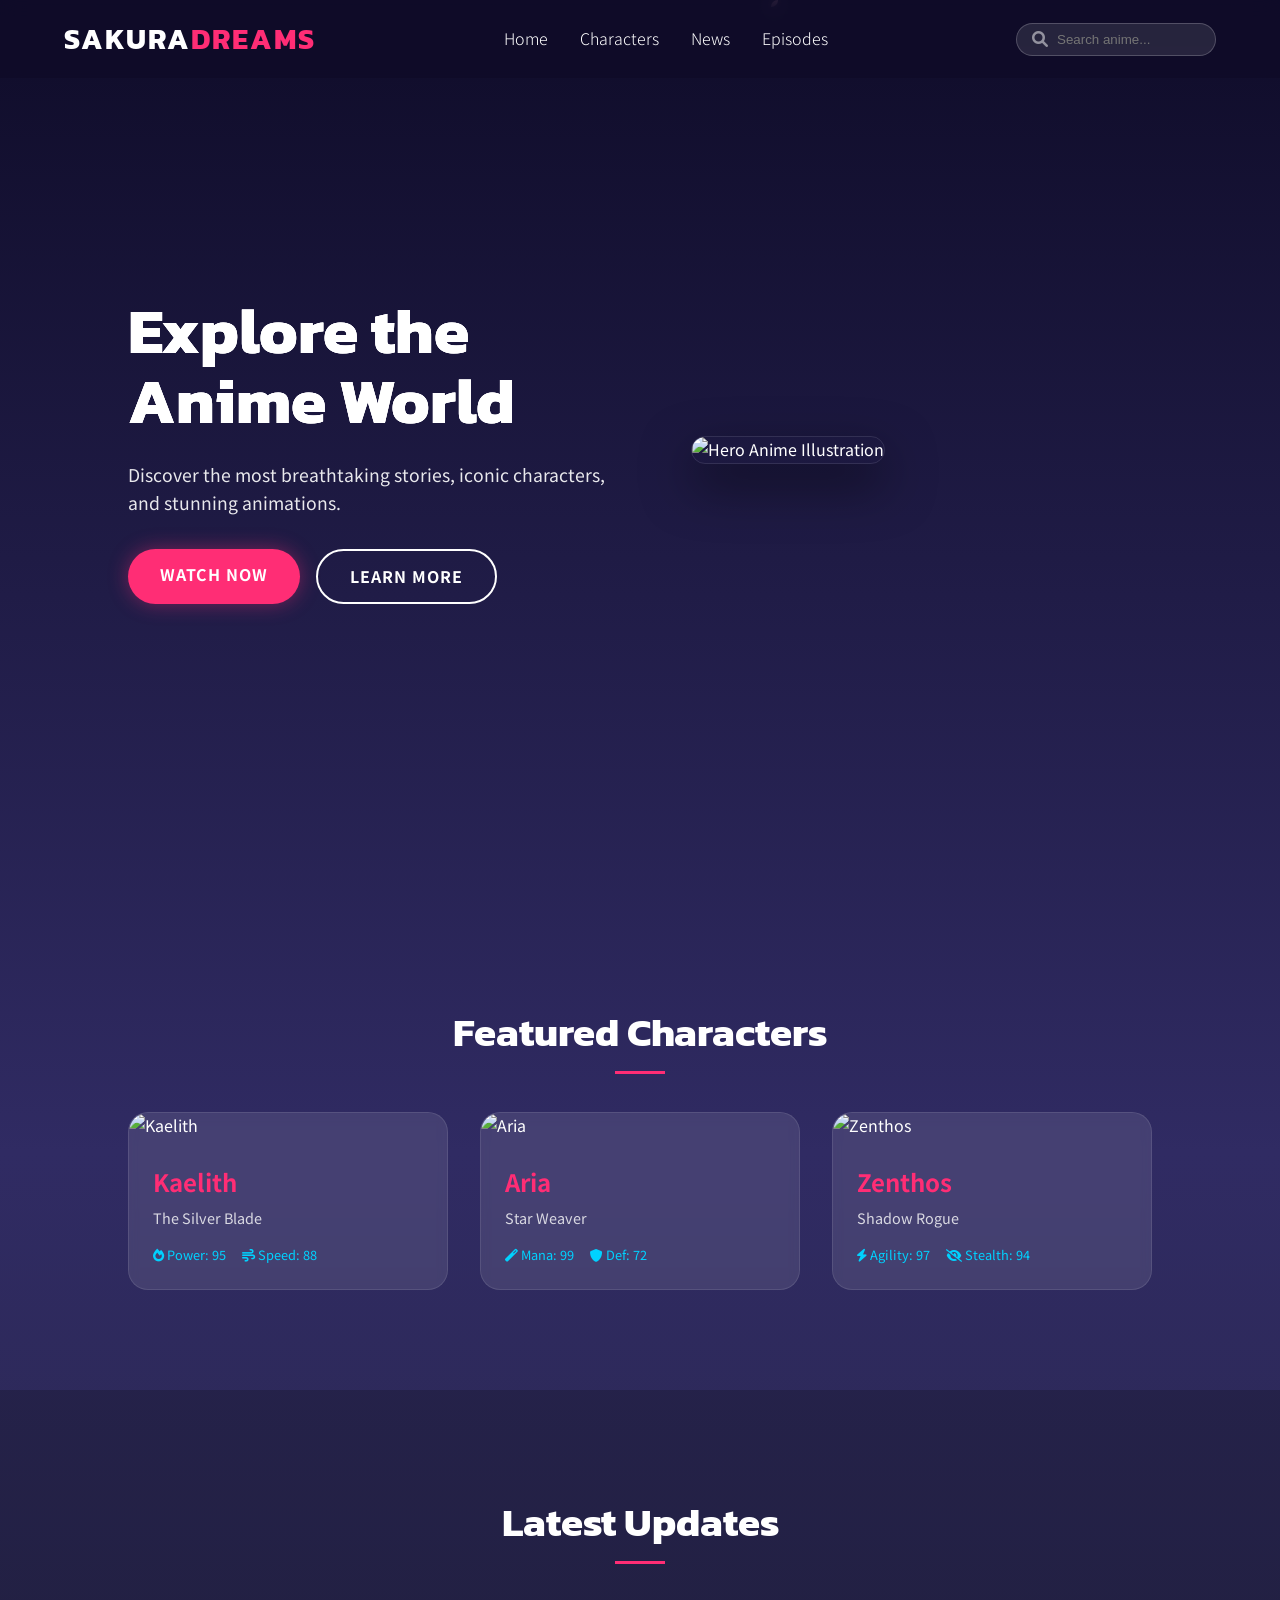
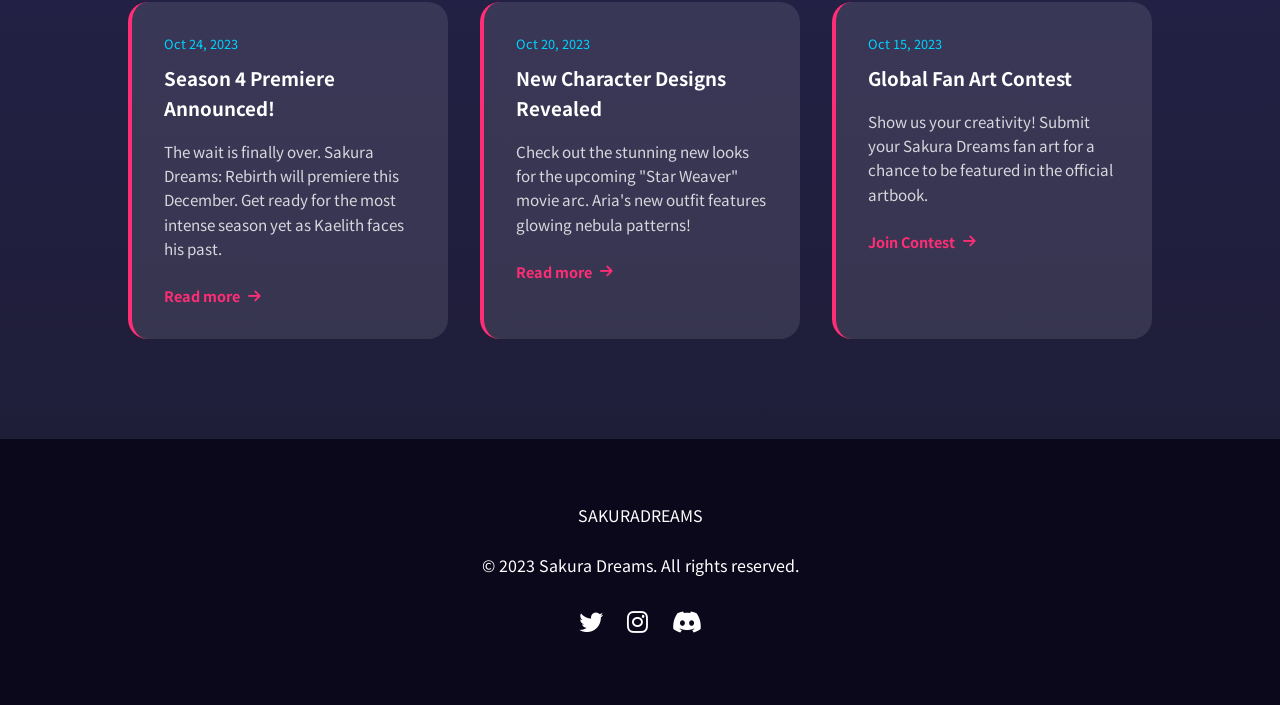
==== src/index.html @ 20006d52 "feat: create 'Sakura Dreams' anime-themed website - Developed a high-fidelity landing page with a da" ====
<!DOCTYPE html>
<html lang="en">
<head>
    <meta charset="UTF-8">
    <meta name="viewport" content="width=device-width, initial-scale=1.0">
    <title>Sakura Dreams | Anime Universe</title>
    <link rel="stylesheet" href="styles.css">
    <!-- Google Fonts -->
    <link href="https://fonts.googleapis.com/css2?family=Kanit:wght@300;400;700&family=Noto+Sans+JP:wght@300;400;700&display=swap" rel="stylesheet">
    <!-- Font Awesome -->
    <link rel="stylesheet" href="https://cdnjs.cloudflare.com/ajax/libs/font-awesome/6.0.0/css/all.min.css">
</head>
<body>
    <div id="sakura-container"></div>

    <header>
        <nav>
            <div class="logo">SAKURA<span>DREAMS</span></div>
            <ul class="nav-links">
                <li><a href="#home">Home</a></li>
                <li><a href="#characters">Characters</a></li>
                <li><a href="#news">News</a></li>
                <li><a href="#episodes">Episodes</a></li>
            </ul>
            <div class="search-box">
                <input type="text" placeholder="Search anime...">
                <i class="fas fa-search"></i>
            </div>
        </nav>
    </header>

    <main>
        <section id="home" class="hero">
            <div class="hero-content">
                <h1 class="glitch" data-text="Explore the Anime World">Explore the Anime World</h1>
                <p>Discover the most breathtaking stories, iconic characters, and stunning animations.</p>
                <div class="hero-btns">
                    <a href="#" class="btn primary">Watch Now</a>
                    <a href="#" class="btn secondary">Learn More</a>
                </div>
            </div>
            <div class="hero-image">
                <img src="https://images.unsplash.com/photo-1541562232579-512a21360020?auto=format&fit=crop&w=800&q=80" alt="Hero Anime Illustration">
            </div>
        </section>

        <section id="characters" class="featured-characters">
            <h2 class="section-title">Featured Characters</h2>
            <div class="character-grid">
                <!-- Character 1 -->
                <div class="char-card">
                    <div class="char-img">
                        <img src="https://images.unsplash.com/photo-1581833971358-2c8b550f87b3?auto=format&fit=crop&w=400&q=80" alt="Kaelith">
                    </div>
                    <div class="char-info">
                        <h3>Kaelith</h3>
                        <p>The Silver Blade</p>
                        <div class="char-stats">
                            <span><i class="fas fa-fire"></i> Power: 95</span>
                            <span><i class="fas fa-wind"></i> Speed: 88</span>
                        </div>
                    </div>
                </div>
                <!-- Character 2 -->
                <div class="char-card">
                    <div class="char-img">
                        <img src="https://images.unsplash.com/photo-1541562232579-512a21360020?auto=format&fit=crop&q=80&w=1000" alt="Aria">
                    </div>
                    <div class="char-info">
                        <h3>Aria</h3>
                        <p>Star Weaver</p>
                        <div class="char-stats">
                            <span><i class="fas fa-magic"></i> Mana: 99</span>
                            <span><i class="fas fa-shield-alt"></i> Def: 72</span>
                        </div>
                    </div>
                </div>
                <!-- Character 3 -->
                <div class="char-card">
                    <div class="char-img">
                        <img src="https://images.unsplash.com/photo-1607604276583-eef5d076aa5f?auto=format&fit=crop&w=400&q=80" alt="Zenthos">
                    </div>
                    <div class="char-info">
                        <h3>Zenthos</h3>
                        <p>Shadow Rogue</p>
                        <div class="char-stats">
                            <span><i class="fas fa-bolt"></i> Agility: 97</span>
                            <span><i class="fas fa-eye-slash"></i> Stealth: 94</span>
                        </div>
                    </div>
                </div>
            </div>
        </section>

        <section id="news" class="latest-news">
            <h2 class="section-title">Latest Updates</h2>
            <div class="news-container">
                <article class="news-item">
                    <div class="news-date">Oct 24, 2023</div>
                    <h3>Season 4 Premiere Announced!</h3>
                    <p>The wait is finally over. Sakura Dreams: Rebirth will premiere this December. Get ready for the most intense season yet as Kaelith faces his past.</p>
                    <a href="#">Read more <i class="fas fa-arrow-right"></i></a>
                </article>
                <article class="news-item">
                    <div class="news-date">Oct 20, 2023</div>
                    <h3>New Character Designs Revealed</h3>
                    <p>Check out the stunning new looks for the upcoming "Star Weaver" movie arc. Aria's new outfit features glowing nebula patterns!</p>
                    <a href="#">Read more <i class="fas fa-arrow-right"></i></a>
                </article>
                <article class="news-item">
                    <div class="news-date">Oct 15, 2023</div>
                    <h3>Global Fan Art Contest</h3>
                    <p>Show us your creativity! Submit your Sakura Dreams fan art for a chance to be featured in the official artbook.</p>
                    <a href="#">Join Contest <i class="fas fa-arrow-right"></i></a>
                </article>
            </div>
        </section>
    </main>

    <footer>
        <div class="footer-content">
            <div class="footer-logo">SAKURA<span>DREAMS</span></div>
            <p>&copy; 2023 Sakura Dreams. All rights reserved.</p>
            <div class="socials">
                <a href="#"><i class="fab fa-twitter"></i></a>
                <a href="#"><i class="fab fa-instagram"></i></a>
                <a href="#"><i class="fab fa-discord"></i></a>
            </div>
        </div>
    </footer>

    <script src="https://cdnjs.cloudflare.com/ajax/libs/animejs/3.2.1/anime.min.js"></script>
    <script src="script.js"></script>
</body>
</html>
---- src/styles.css ----
:root {
    --primary: #ff2d75;
    --secondary: #00d2ff;
    --dark: #0f0c29;
    --dark-lighter: #302b63;
    --text: #ffffff;
    --glass: rgba(255, 255, 255, 0.1);
    --transition: all 0.3s cubic-bezier(0.25, 0.8, 0.25, 1);
}

* {
    margin: 0;
    padding: 0;
    box-sizing: border-box;
}

body {
    font-family: 'Noto Sans JP', sans-serif;
    background: linear-gradient(to bottom, #0f0c29, #302b63, #24243e);
    color: var(--text);
    overflow-x: hidden;
    line-height: 1.6;
}

/* Sakura Petals */
#sakura-container {
    position: fixed;
    top: 0;
    left: 0;
    width: 100%;
    height: 100%;
    pointer-events: none;
    z-index: 99;
}

.sakura {
    position: absolute;
    background: #ffb7c5;
    border-radius: 100% 0 100% 0;
    box-shadow: 0 0 5px rgba(255, 183, 197, 0.5);
}

/* Header & Nav */
header {
    position: fixed;
    top: 0;
    width: 100%;
    z-index: 1000;
    background: rgba(15, 12, 41, 0.8);
    backdrop-filter: blur(10px);
    padding: 1rem 5%;
    transition: var(--transition);
}

header.scrolled {
    padding: 0.5rem 5%;
    background: rgba(15, 12, 41, 0.95);
    box-shadow: 0 5px 20px rgba(0,0,0,0.5);
}

nav {
    display: flex;
    justify-content: space-between;
    align-items: center;
}

.logo {
    font-family: 'Kanit', sans-serif;
    font-size: 1.8rem;
    font-weight: 700;
    letter-spacing: 2px;
}

.logo span {
    color: var(--primary);
}

.nav-links {
    display: flex;
    list-style: none;
    gap: 2rem;
}

.nav-links a {
    text-decoration: none;
    color: var(--text);
    font-weight: 300;
    transition: var(--transition);
    position: relative;
}

.nav-links a::after {
    content: '';
    position: absolute;
    bottom: -5px;
    left: 0;
    width: 0;
    height: 2px;
    background: var(--primary);
    transition: var(--transition);
}

.nav-links a:hover {
    color: var(--primary);
}

.nav-links a:hover::after {
    width: 100%;
}

.search-box {
    position: relative;
}

.search-box input {
    background: var(--glass);
    border: 1px solid rgba(255, 255, 255, 0.2);
    padding: 0.5rem 1rem 0.5rem 2.5rem;
    border-radius: 20px;
    color: white;
    outline: none;
    width: 200px;
    transition: var(--transition);
}

.search-box i {
    position: absolute;
    left: 1rem;
    top: 50%;
    transform: translateY(-50%);
    color: rgba(255, 255, 255, 0.5);
}

/* Hero Section */
.hero {
    height: 100vh;
    display: flex;
    align-items: center;
    justify-content: space-between;
    padding: 0 10%;
    position: relative;
}

.hero-content {
    max-width: 500px;
}

.hero-content h1 {
    font-family: 'Kanit', sans-serif;
    font-size: 4rem;
    line-height: 1.1;
    margin-bottom: 1.5rem;
    position: relative;
}

.glitch {
    position: relative;
}

.glitch::before, .glitch::after {
    content: attr(data-text);
    position: absolute;
    top: 0;
    left: 0;
    width: 100%;
    height: 100%;
}

.glitch:hover::before {
    left: 2px;
    text-shadow: -2px 0 var(--primary);
    clip: rect(44px, 450px, 56px, 0);
    animation: glitch-anim 5s infinite linear alternate-reverse;
}

.glitch:hover::after {
    left: -2px;
    text-shadow: -2px 0 var(--secondary);
    clip: rect(44px, 450px, 56px, 0);
    animation: glitch-anim2 5s infinite linear alternate-reverse;
}

@keyframes glitch-anim {
    0% { clip: rect(42px, 9999px, 44px, 0); transform: skew(0.3deg); }
    5% { clip: rect(12px, 9999px, 59px, 0); transform: skew(0.1deg); }
    10% { clip: rect(48px, 9999px, 29px, 0); transform: skew(0.8deg); }
    15% { clip: rect(42px, 9999px, 73px, 0); transform: skew(0.3deg); }
    20% { clip: rect(63px, 9999px, 27px, 0); transform: skew(0.1deg); }
    25% { clip: rect(34px, 9999px, 55px, 0); transform: skew(0.9deg); }
    30% { clip: rect(86px, 9999px, 73px, 0); transform: skew(0.4deg); }
    35% { clip: rect(20px, 9999px, 20px, 0); transform: skew(0.2deg); }
    40% { clip: rect(26px, 9999px, 60px, 0); transform: skew(0.8deg); }
    45% { clip: rect(25px, 9999px, 66px, 0); transform: skew(0.5deg); }
    50% { clip: rect(57px, 9999px, 98px, 0); transform: skew(0.6deg); }
    55% { clip: rect(5px, 9999px, 46px, 0); transform: skew(0.1deg); }
    60% { clip: rect(82px, 9999px, 31px, 0); transform: skew(0.4deg); }
    65% { clip: rect(54px, 9999px, 27px, 0); transform: skew(0.7deg); }
    70% { clip: rect(28px, 9999px, 99px, 0); transform: skew(0.9deg); }
    75% { clip: rect(45px, 9999px, 69px, 0); transform: skew(0.3deg); }
    80% { clip: rect(23px, 9999px, 85px, 0); transform: skew(0.1deg); }
    85% { clip: rect(54px, 9999px, 84px, 0); transform: skew(0.5deg); }
    90% { clip: rect(45px, 9999px, 47px, 0); transform: skew(0.6deg); }
    95% { clip: rect(37px, 9999px, 20px, 0); transform: skew(0.1deg); }
    100% { clip: rect(4px, 9999px, 91px, 0); transform: skew(0.8deg); }
}

@keyframes glitch-anim2 {
    0% { clip: rect(65px, 9999px, 100px, 0); transform: skew(0.3deg); }
    5% { clip: rect(52px, 9999px, 74px, 0); transform: skew(0.5deg); }
    10% { clip: rect(79px, 9999px, 85px, 0); transform: skew(0.1deg); }
    15% { clip: rect(75px, 9999px, 5px, 0); transform: skew(0.8deg); }
    20% { clip: rect(67px, 9999px, 61px, 0); transform: skew(0.4deg); }
    25% { clip: rect(14px, 9999px, 79px, 0); transform: skew(0.9deg); }
    30% { clip: rect(1px, 9999px, 66px, 0); transform: skew(0.2deg); }
    35% { clip: rect(86px, 9999px, 30px, 0); transform: skew(0.5deg); }
    40% { clip: rect(23px, 9999px, 98px, 0); transform: skew(0.1deg); }
    45% { clip: rect(85px, 9999px, 72px, 0); transform: skew(0.6deg); }
    50% { clip: rect(71px, 9999px, 75px, 0); transform: skew(0.3deg); }
    55% { clip: rect(2px, 9999px, 48px, 0); transform: skew(0.8deg); }
    60% { clip: rect(30px, 9999px, 16px, 0); transform: skew(0.1deg); }
    65% { clip: rect(59px, 9999px, 50px, 0); transform: skew(0.4deg); }
    70% { clip: rect(41px, 9999px, 62px, 0); transform: skew(0.7deg); }
    75% { clip: rect(2px, 9999px, 82px, 0); transform: skew(0.9deg); }
    80% { clip: rect(47px, 9999px, 73px, 0); transform: skew(0.2deg); }
    85% { clip: rect(3px, 9999px, 27px, 0); transform: skew(0.5deg); }
    90% { clip: rect(47px, 9999px, 74px, 0); transform: skew(0.6deg); }
    95% { clip: rect(4px, 9999px, 53px, 0); transform: skew(0.1deg); }
    100% { clip: rect(37px, 9999px, 40px, 0); transform: skew(0.8deg); }
}

.hero-content p {
    font-size: 1.1rem;
    margin-bottom: 2rem;
    opacity: 0.9;
}

.hero-btns {
    display: flex;
    gap: 1rem;
}

.btn {
    padding: 0.8rem 2rem;
    border-radius: 30px;
    text-decoration: none;
    font-weight: 700;
    transition: var(--transition);
    text-transform: uppercase;
    letter-spacing: 1px;
}

.btn.primary {
    background: var(--primary);
    color: white;
    box-shadow: 0 0 20px rgba(255, 45, 117, 0.4);
}

.btn.primary:hover {
    transform: scale(1.05);
    box-shadow: 0 0 30px rgba(255, 45, 117, 0.6);
}

.btn.secondary {
    border: 2px solid white;
    color: white;
}

.btn.secondary:hover {
    background: white;
    color: var(--dark);
}

.hero-image {
    width: 45%;
    position: relative;
}

.hero-image img {
    width: 100%;
    border-radius: 20px;
    box-shadow: 0 20px 50px rgba(0,0,0,0.5);
    border: 1px solid rgba(255, 255, 255, 0.1);
}

/* Sections General */
.section-title {
    font-family: 'Kanit', sans-serif;
    font-size: 2.5rem;
    text-align: center;
    margin-bottom: 3rem;
    position: relative;
}

.section-title::after {
    content: '';
    position: absolute;
    bottom: -10px;
    left: 50%;
    transform: translateX(-50%);
    width: 50px;
    height: 3px;
    background: var(--primary);
}

/* Character Grid */
.featured-characters {
    padding: 100px 10%;
}

.character-grid {
    display: grid;
    grid-template-columns: repeat(auto-fit, minmax(280px, 1fr));
    gap: 2rem;
}

.char-card {
    background: var(--glass);
    backdrop-filter: blur(5px);
    border-radius: 20px;
    overflow: hidden;
    border: 1px solid rgba(255, 255, 255, 0.1);
    transition: var(--transition);
}

.char-card:hover {
    transform: translateY(-10px);
    border-color: var(--primary);
    box-shadow: 0 10px 30px rgba(0,0,0,0.3);
}

.char-img img {
    width: 100%;
    height: 350px;
    object-fit: cover;
}

.char-info {
    padding: 1.5rem;
}

.char-info h3 {
    font-size: 1.5rem;
    margin-bottom: 0.3rem;
    color: var(--primary);
}

.char-info p {
    font-size: 0.9rem;
    opacity: 0.8;
    margin-bottom: 1rem;
}

.char-stats {
    display: flex;
    gap: 1rem;
    font-size: 0.8rem;
    color: var(--secondary);
}

/* Latest News */
.latest-news {
    padding: 100px 10%;
    background: rgba(0,0,0,0.2);
}

.news-container {
    display: grid;
    grid-template-columns: repeat(auto-fit, minmax(300px, 1fr));
    gap: 2rem;
}

.news-item {
    background: var(--glass);
    padding: 2rem;
    border-radius: 20px;
    border-left: 4px solid var(--primary);
    transition: var(--transition);
}

.news-item:hover {
    background: rgba(255, 255, 255, 0.15);
    transform: translateX(10px);
}

.news-date {
    font-size: 0.8rem;
    color: var(--secondary);
    margin-bottom: 0.5rem;
}

.news-item h3 {
    margin-bottom: 1rem;
}

.news-item p {
    font-size: 0.95rem;
    opacity: 0.8;
    margin-bottom: 1.5rem;
}

.news-item a {
    color: var(--primary);
    text-decoration: none;
    font-weight: 700;
    font-size: 0.9rem;
    display: flex;
    align-items: center;
    gap: 0.5rem;
}

/* Footer */
footer {
    padding: 4rem 10%;
    background: #0a081a;
    text-align: center;
}

.footer-content {
    display: flex;
    flex-direction: column;
    align-items: center;
    gap: 1.5rem;
}

.socials {
    display: flex;
    gap: 1.5rem;
    font-size: 1.5rem;
}

.socials a {
    color: white;
    transition: var(--transition);
}

.socials a:hover {
    color: var(--primary);
    transform: translateY(-3px);
}

/* Mobile Responsive */
@media (max-width: 768px) {
    .hero {
        flex-direction: column;
        text-align: center;
        padding-top: 120px;
        height: auto;
        gap: 3rem;
    }

    .hero-content h1 {
        font-size: 2.5rem;
    }

    .hero-image {
        width: 100%;
        margin-bottom: 3rem;
    }

    .nav-links {
        display: none;
    }
}
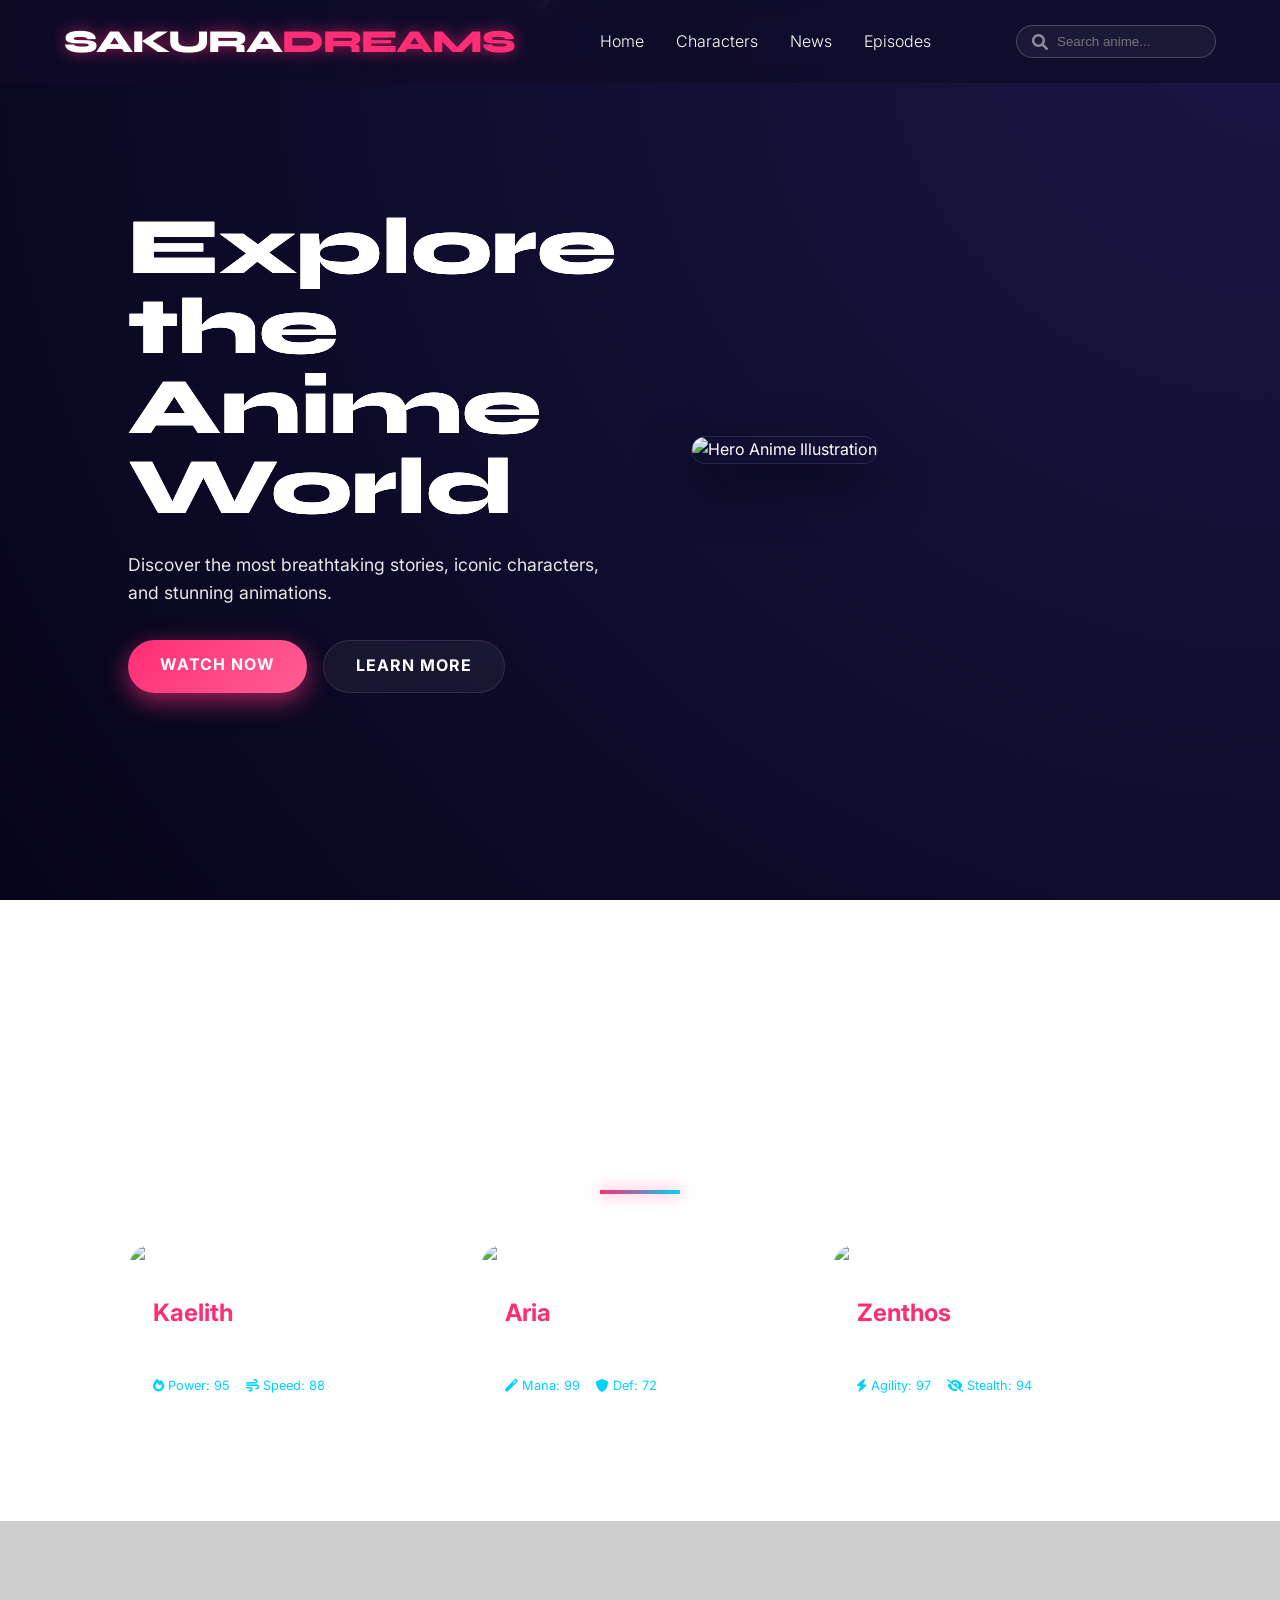
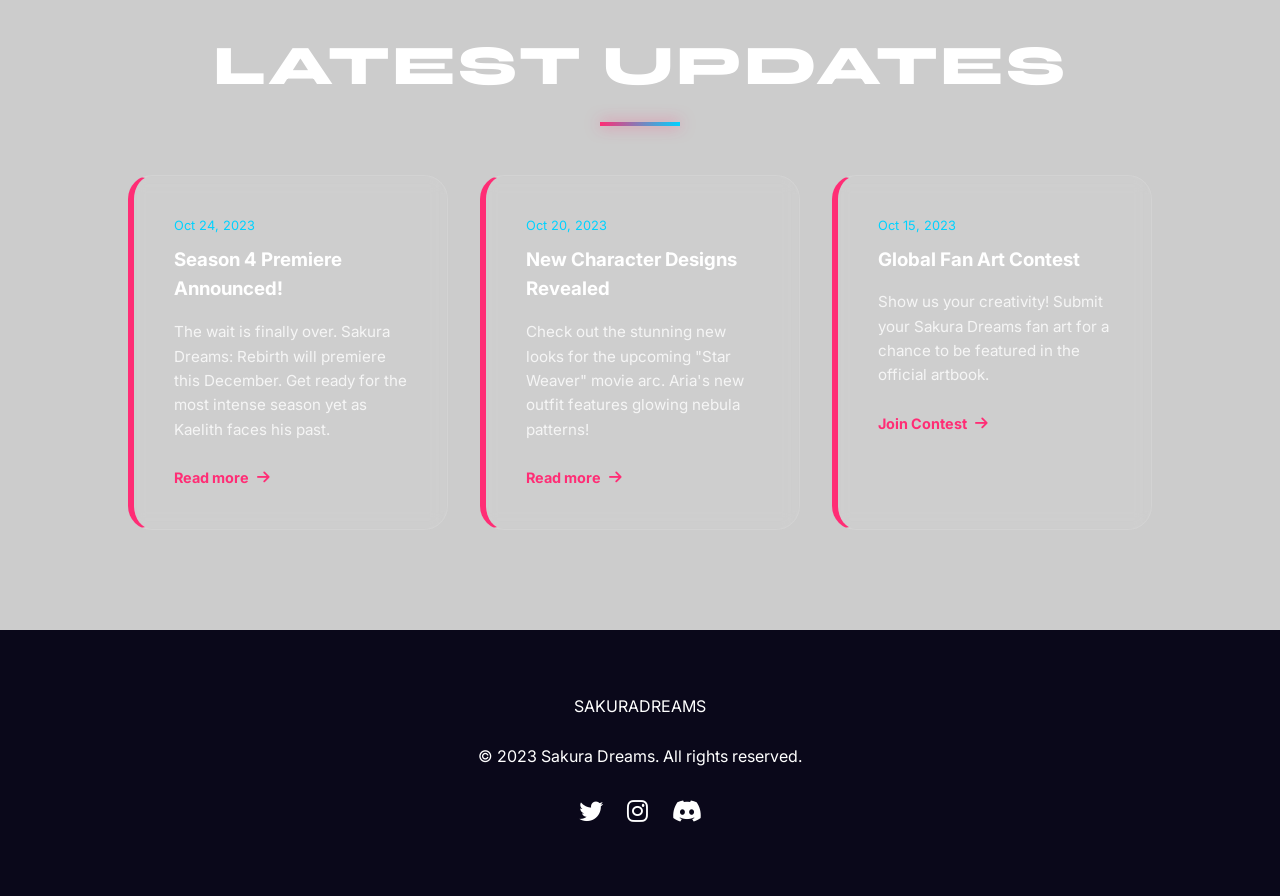
==== commit 9b2a2381: "Create Sakura Dreams: A premium anime-themed landing page - Developed a high-end anime landing page " ====
--- a/src/index.html
+++ b/src/index.html
@@ -6,7 +6,7 @@
     <title>Sakura Dreams | Anime Universe</title>
     <link rel="stylesheet" href="styles.css">
     <!-- Google Fonts -->
-    <link href="https://fonts.googleapis.com/css2?family=Kanit:wght@300;400;700&family=Noto+Sans+JP:wght@300;400;700&display=swap" rel="stylesheet">
+    <link href="https://fonts.googleapis.com/css2?family=Kanit:wght@300;400;700&family=Noto+Sans+JP:wght@300;400;700&family=Syne:wght@700;800&family=Inter:wght@300;400;600&display=swap" rel="stylesheet">
     <!-- Font Awesome -->
     <link rel="stylesheet" href="https://cdnjs.cloudflare.com/ajax/libs/font-awesome/6.0.0/css/all.min.css">
 </head>
--- a/src/styles.css
+++ b/src/styles.css
@@ -1,11 +1,15 @@
 :root {
     --primary: #ff2d75;
+    --primary-glow: rgba(255, 45, 117, 0.6);
     --secondary: #00d2ff;
-    --dark: #0f0c29;
-    --dark-lighter: #302b63;
+    --secondary-glow: rgba(0, 210, 255, 0.6);
+    --dark: #07051a;
+    --dark-lighter: #1a1645;
     --text: #ffffff;
-    --glass: rgba(255, 255, 255, 0.1);
-    --transition: all 0.3s cubic-bezier(0.25, 0.8, 0.25, 1);
+    --text-dim: rgba(255, 255, 255, 0.7);
+    --glass: rgba(255, 255, 255, 0.05);
+    --glass-border: rgba(255, 255, 255, 0.1);
+    --transition: all 0.4s cubic-bezier(0.16, 1, 0.3, 1);
 }
 
 * {
@@ -14,9 +18,28 @@
     box-sizing: border-box;
 }
 
+/* Premium Scrollbar */
+::-webkit-scrollbar {
+    width: 8px;
+}
+
+::-webkit-scrollbar-track {
+    background: var(--dark);
+}
+
+::-webkit-scrollbar-thumb {
+    background: linear-gradient(to bottom, var(--primary), var(--secondary));
+    border-radius: 10px;
+}
+
+::-webkit-scrollbar-thumb:hover {
+    background: var(--primary);
+}
+
 body {
-    font-family: 'Noto Sans JP', sans-serif;
-    background: linear-gradient(to bottom, #0f0c29, #302b63, #24243e);
+    font-family: 'Inter', 'Noto Sans JP', sans-serif;
+    background: radial-gradient(circle at top right, #1a1645, #07051a);
+    background-attachment: fixed;
     color: var(--text);
     overflow-x: hidden;
     line-height: 1.6;
@@ -65,10 +88,11 @@
 }
 
 .logo {
-    font-family: 'Kanit', sans-serif;
-    font-size: 1.8rem;
-    font-weight: 700;
-    letter-spacing: 2px;
+    font-family: 'Syne', sans-serif;
+    font-size: 2rem;
+    font-weight: 800;
+    letter-spacing: -1px;
+    text-shadow: 0 0 15px var(--primary-glow);
 }
 
 .logo span {
@@ -146,11 +170,12 @@
 }
 
 .hero-content h1 {
-    font-family: 'Kanit', sans-serif;
-    font-size: 4rem;
-    line-height: 1.1;
+    font-family: 'Syne', sans-serif;
+    font-size: 5rem;
+    line-height: 1;
     margin-bottom: 1.5rem;
     position: relative;
+    font-weight: 800;
 }
 
 .glitch {
@@ -250,18 +275,21 @@
 }
 
 .btn.primary {
-    background: var(--primary);
+    background: linear-gradient(135deg, var(--primary), #ff5e95);
     color: white;
-    box-shadow: 0 0 20px rgba(255, 45, 117, 0.4);
+    box-shadow: 0 8px 25px var(--primary-glow);
+    border: none;
 }
 
 .btn.primary:hover {
-    transform: scale(1.05);
-    box-shadow: 0 0 30px rgba(255, 45, 117, 0.6);
+    transform: translateY(-5px) scale(1.05);
+    box-shadow: 0 12px 35px var(--primary-glow), 0 0 15px var(--primary);
 }
 
 .btn.secondary {
-    border: 2px solid white;
+    border: 1px solid var(--glass-border);
+    background: var(--glass);
+    backdrop-filter: blur(5px);
     color: white;
 }
 
@@ -284,22 +312,26 @@
 
 /* Sections General */
 .section-title {
-    font-family: 'Kanit', sans-serif;
-    font-size: 2.5rem;
+    font-family: 'Syne', sans-serif;
+    font-size: 3.5rem;
     text-align: center;
-    margin-bottom: 3rem;
-    position: relative;
+    margin-bottom: 4rem;
+    position: relative;
+    font-weight: 800;
+    text-transform: uppercase;
+    letter-spacing: 2px;
 }
 
 .section-title::after {
     content: '';
     position: absolute;
-    bottom: -10px;
+    bottom: -15px;
     left: 50%;
     transform: translateX(-50%);
-    width: 50px;
-    height: 3px;
-    background: var(--primary);
+    width: 80px;
+    height: 4px;
+    background: linear-gradient(90deg, var(--primary), var(--secondary));
+    box-shadow: 0 0 15px var(--primary-glow);
 }
 
 /* Character Grid */
@@ -315,17 +347,35 @@
 
 .char-card {
     background: var(--glass);
-    backdrop-filter: blur(5px);
-    border-radius: 20px;
+    backdrop-filter: blur(12px);
+    border-radius: 24px;
     overflow: hidden;
-    border: 1px solid rgba(255, 255, 255, 0.1);
-    transition: var(--transition);
+    border: 1px solid var(--glass-border);
+    transition: var(--transition);
+    position: relative;
+}
+
+.char-card::before {
+    content: '';
+    position: absolute;
+    top: 0;
+    left: 0;
+    right: 0;
+    bottom: 0;
+    border-radius: 24px;
+    padding: 2px;
+    background: linear-gradient(45deg, transparent, var(--glass-border), transparent);
+    -webkit-mask: linear-gradient(#fff 0 0) content-box, linear-gradient(#fff 0 0);
+    mask: linear-gradient(#fff 0 0) content-box, linear-gradient(#fff 0 0);
+    -webkit-mask-composite: xor;
+    mask-composite: exclude;
+    pointer-events: none;
 }
 
 .char-card:hover {
-    transform: translateY(-10px);
+    transform: translateY(-15px) scale(1.02);
     border-color: var(--primary);
-    box-shadow: 0 10px 30px rgba(0,0,0,0.3);
+    box-shadow: 0 20px 40px rgba(0,0,0,0.6), 0 0 20px var(--primary-glow);
 }
 
 .char-img img {
@@ -371,15 +421,19 @@
 
 .news-item {
     background: var(--glass);
-    padding: 2rem;
-    border-radius: 20px;
-    border-left: 4px solid var(--primary);
+    backdrop-filter: blur(8px);
+    padding: 2.5rem;
+    border-radius: 24px;
+    border: 1px solid var(--glass-border);
+    border-left: 6px solid var(--primary);
     transition: var(--transition);
 }
 
 .news-item:hover {
-    background: rgba(255, 255, 255, 0.15);
-    transform: translateX(10px);
+    background: rgba(255, 255, 255, 0.08);
+    transform: translateX(15px);
+    box-shadow: 0 10px 30px rgba(0,0,0,0.4), 0 0 15px var(--primary-glow);
+    border-color: var(--primary-glow);
 }
 
 .news-date {
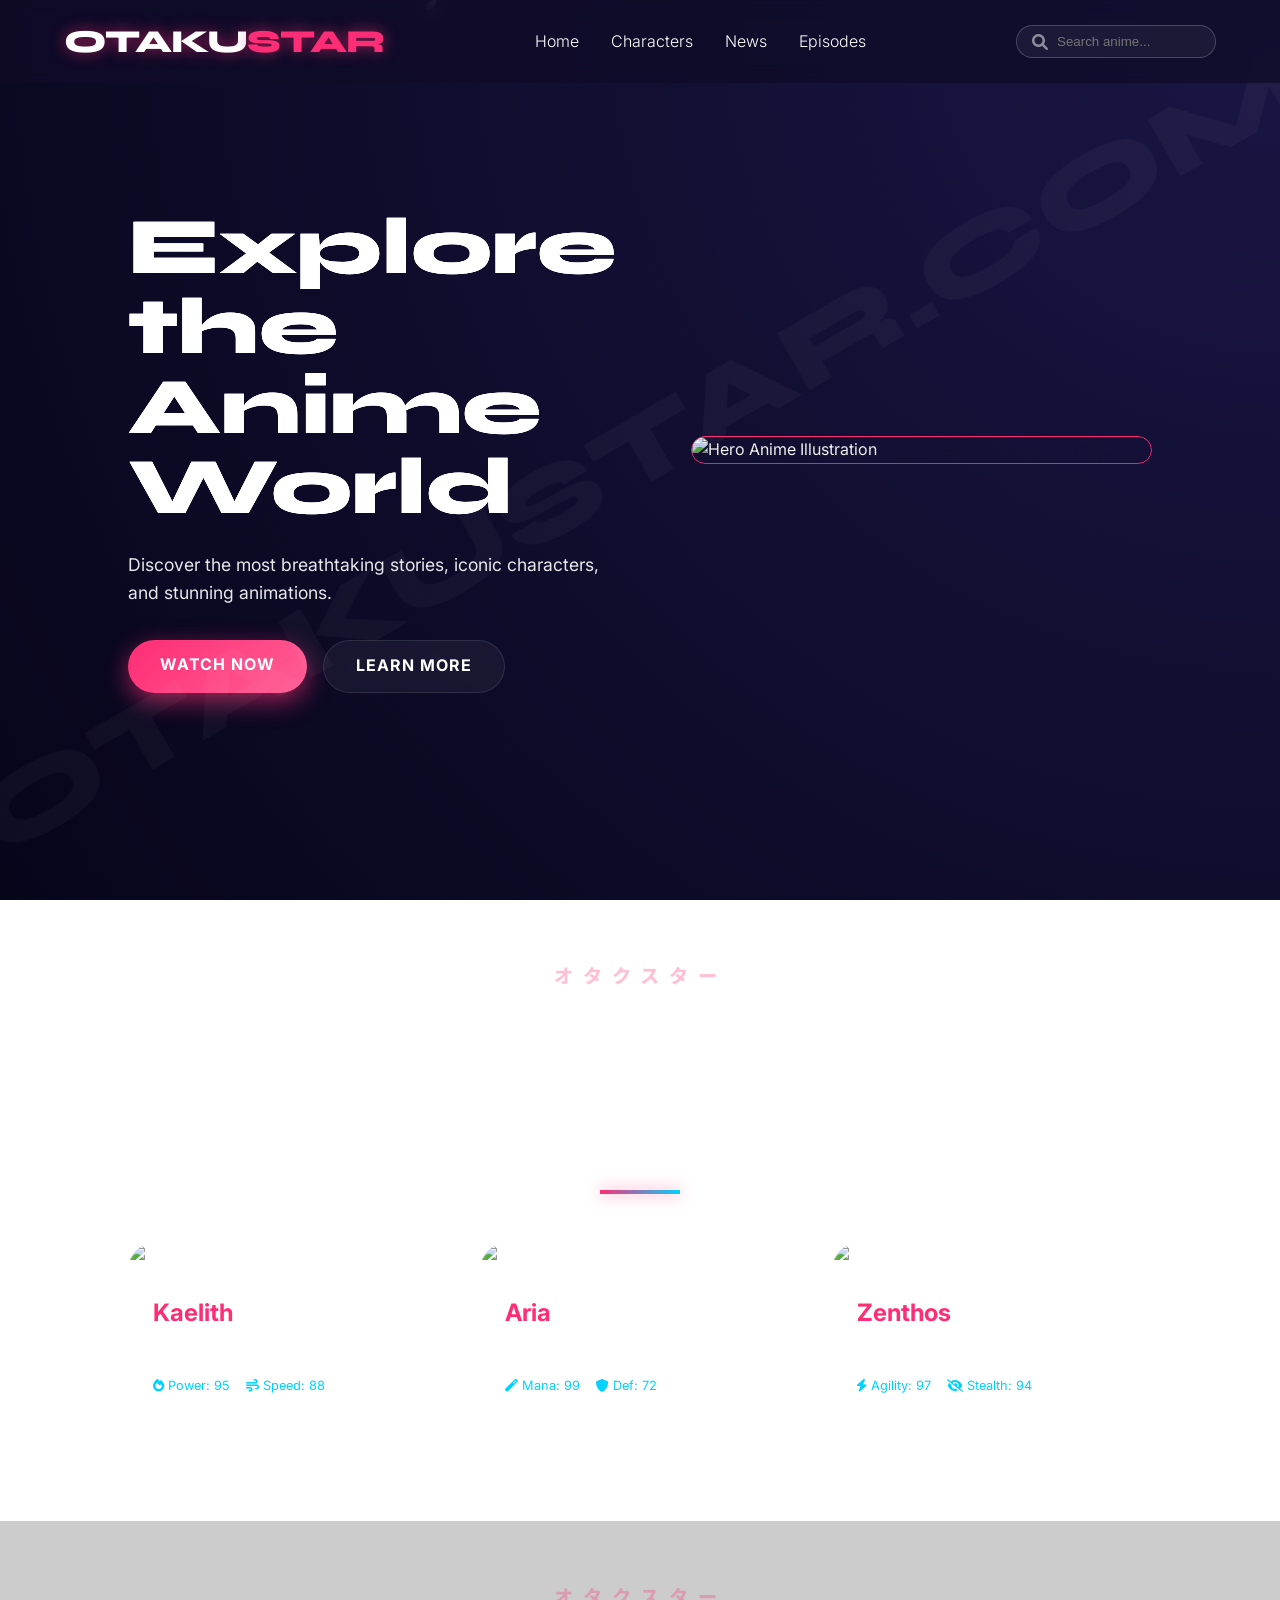
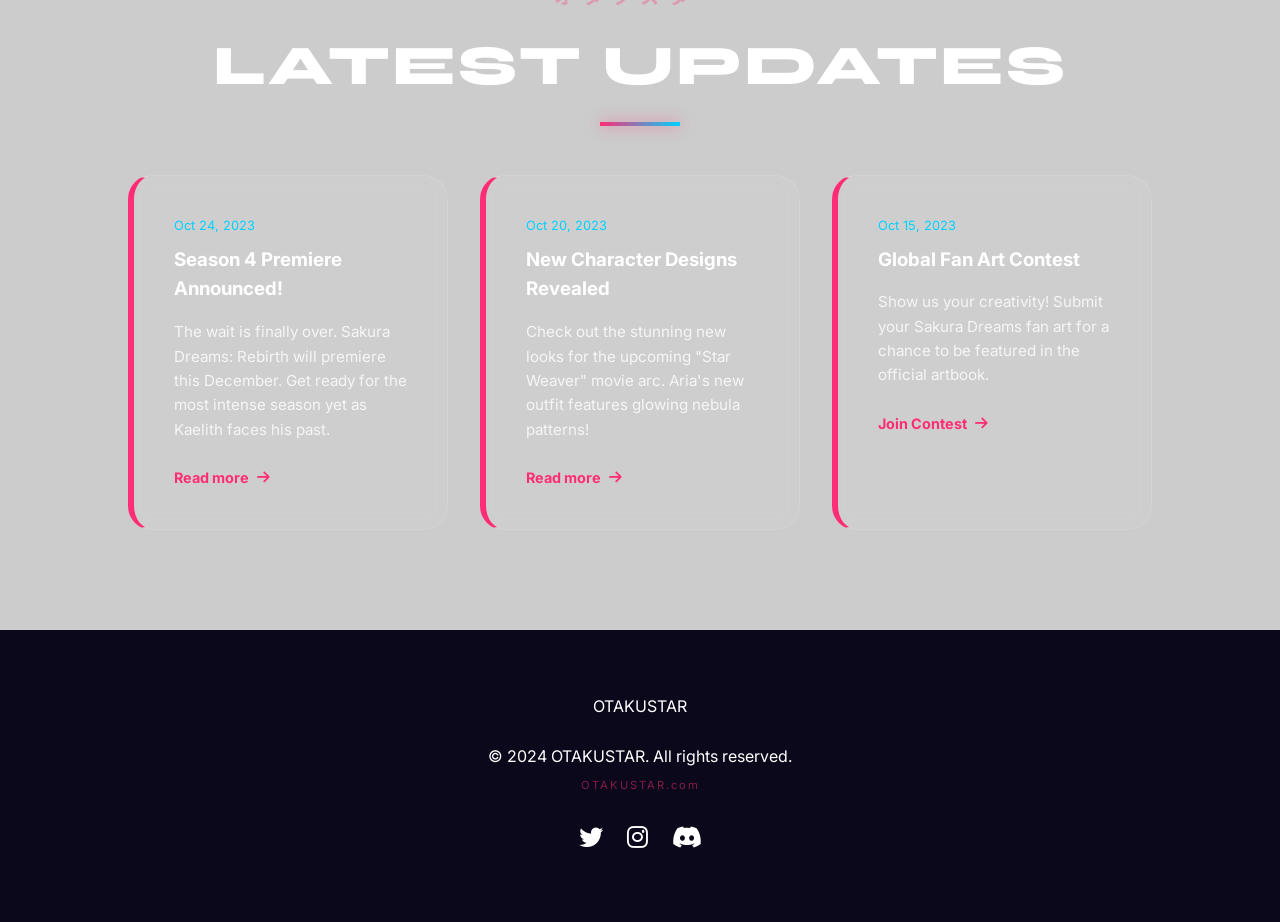
==== commit 88caa418: "feat: final rebranding to OTAKUSTAR and security hardening - Rebranded site to OTAKUSTAR (OTAKUSTAR." ====
--- a/src/index.html
+++ b/src/index.html
@@ -3,8 +3,10 @@
 <head>
     <meta charset="UTF-8">
     <meta name="viewport" content="width=device-width, initial-scale=1.0">
-    <title>Sakura Dreams | Anime Universe</title>
+    <title>OTAKUSTAR | Ultimate Anime Universe</title>
     <link rel="stylesheet" href="styles.css">
+    <!-- Google reCAPTCHA v3 -->
+    <script src="https://www.google.com/recaptcha/api.js?render=6LdsQmwsAAAAADkfFk-bubhm4D9VuL9at3ZYdQZx"></script>
     <!-- Google Fonts -->
     <link href="https://fonts.googleapis.com/css2?family=Kanit:wght@300;400;700&family=Noto+Sans+JP:wght@300;400;700&family=Syne:wght@700;800&family=Inter:wght@300;400;600&display=swap" rel="stylesheet">
     <!-- Font Awesome -->
@@ -12,10 +14,12 @@
 </head>
 <body>
     <div id="sakura-container"></div>
+    <div id="toast-container"></div>
 
+    <div class="watermark-overlay">OTAKUSTAR.COM</div>
     <header>
         <nav>
-            <div class="logo">SAKURA<span>DREAMS</span></div>
+            <div class="logo">OTAKU<span>STAR</span></div>
             <ul class="nav-links">
                 <li><a href="#home">Home</a></li>
                 <li><a href="#characters">Characters</a></li>
@@ -119,8 +123,8 @@
 
     <footer>
         <div class="footer-content">
-            <div class="footer-logo">SAKURA<span>DREAMS</span></div>
-            <p>&copy; 2023 Sakura Dreams. All rights reserved.</p>
+            <div class="footer-logo">OTAKU<span>STAR</span></div>
+            <p>&copy; 2024 OTAKUSTAR. All rights reserved. <span class="footer-watermark">OTAKUSTAR.com</span></p>
             <div class="socials">
                 <a href="#"><i class="fab fa-twitter"></i></a>
                 <a href="#"><i class="fab fa-instagram"></i></a>
--- a/src/styles.css
+++ b/src/styles.css
@@ -43,6 +43,32 @@
     color: var(--text);
     overflow-x: hidden;
     line-height: 1.6;
+    position: relative;
+}
+
+/* Watermarks */
+.watermark-overlay {
+    position: fixed;
+    top: 50%;
+    left: 50%;
+    transform: translate(-50%, -50%) rotate(-30deg);
+    font-size: 8vw;
+    font-weight: 900;
+    color: rgba(255, 255, 255, 0.03);
+    pointer-events: none;
+    z-index: 1;
+    white-space: nowrap;
+    text-transform: uppercase;
+    font-family: 'Syne', sans-serif;
+}
+
+.footer-watermark {
+    display: block;
+    font-size: 0.7rem;
+    color: var(--primary);
+    opacity: 0.5;
+    margin-top: 0.5rem;
+    letter-spacing: 2px;
 }
 
 /* Sakura Petals */
@@ -303,11 +329,37 @@
     position: relative;
 }
 
+.hero-image {
+    position: relative;
+    overflow: hidden;
+    border-radius: 20px;
+}
+
+.hero-image::after {
+    content: "";
+    position: absolute;
+    top: 0;
+    left: 0;
+    width: 100%;
+    height: 100%;
+    background: linear-gradient(rgba(18, 16, 16, 0) 50%, rgba(0, 0, 0, 0.1) 50%), linear-gradient(90deg, rgba(255, 0, 0, 0.03), rgba(0, 255, 0, 0.01), rgba(0, 0, 255, 0.03));
+    background-size: 100% 2px, 3px 100%;
+    pointer-events: none;
+    z-index: 2;
+}
+
 .hero-image img {
     width: 100%;
     border-radius: 20px;
-    box-shadow: 0 20px 50px rgba(0,0,0,0.5);
-    border: 1px solid rgba(255, 255, 255, 0.1);
+    box-shadow: 0 0 20px var(--primary-glow);
+    border: 1px solid var(--primary);
+    animation: neon-pulse 2s infinite alternate;
+    display: block;
+}
+
+@keyframes neon-pulse {
+    from { filter: drop-shadow(0 0 5px var(--primary-glow)); }
+    to { filter: drop-shadow(0 0 15px var(--primary-glow)); }
 }
 
 /* Sections General */
@@ -332,6 +384,19 @@
     height: 4px;
     background: linear-gradient(90deg, var(--primary), var(--secondary));
     box-shadow: 0 0 15px var(--primary-glow);
+}
+
+.section-title::before {
+    content: 'オタクスター';
+    position: absolute;
+    top: -40px;
+    left: 50%;
+    transform: translateX(-50%);
+    font-size: 1.2rem;
+    color: var(--primary);
+    opacity: 0.3;
+    letter-spacing: 10px;
+    font-family: 'Noto Sans JP', sans-serif;
 }
 
 /* Character Grid */
@@ -372,10 +437,23 @@
     pointer-events: none;
 }
 
+.char-card {
+    animation: float 6s ease-in-out infinite;
+}
+
+.char-card:nth-child(2) { animation-delay: 1s; }
+.char-card:nth-child(3) { animation-delay: 2s; }
+
+@keyframes float {
+    0%, 100% { transform: translateY(0); }
+    50% { transform: translateY(-10px); }
+}
+
 .char-card:hover {
-    transform: translateY(-15px) scale(1.02);
-    border-color: var(--primary);
-    box-shadow: 0 20px 40px rgba(0,0,0,0.6), 0 0 20px var(--primary-glow);
+    transform: translateY(-15px) scale(1.05) !important;
+    border-color: var(--secondary);
+    box-shadow: 0 20px 40px rgba(0,0,0,0.8), 0 0 30px var(--secondary-glow);
+    z-index: 10;
 }
 
 .char-img img {
@@ -515,3 +593,30 @@
         display: none;
     }
 }
+
+/* Toast Notifications */
+#toast-container {
+    position: fixed;
+    bottom: 20px;
+    right: 20px;
+    z-index: 9999;
+}
+
+.toast {
+    background: rgba(255, 46, 99, 0.9);
+    color: white;
+    padding: 12px 20px;
+    border-radius: 8px;
+    margin-top: 10px;
+    box-shadow: 0 4px 15px rgba(255, 46, 99, 0.3);
+    border-left: 4px solid #fff;
+    backdrop-filter: blur(10px);
+    font-family: 'Inter', sans-serif;
+    font-size: 0.9rem;
+    animation: slideIn 0.3s ease-out;
+}
+
+@keyframes slideIn {
+    from { transform: translateX(100%); opacity: 0; }
+    to { transform: translateX(0); opacity: 1; }
+}
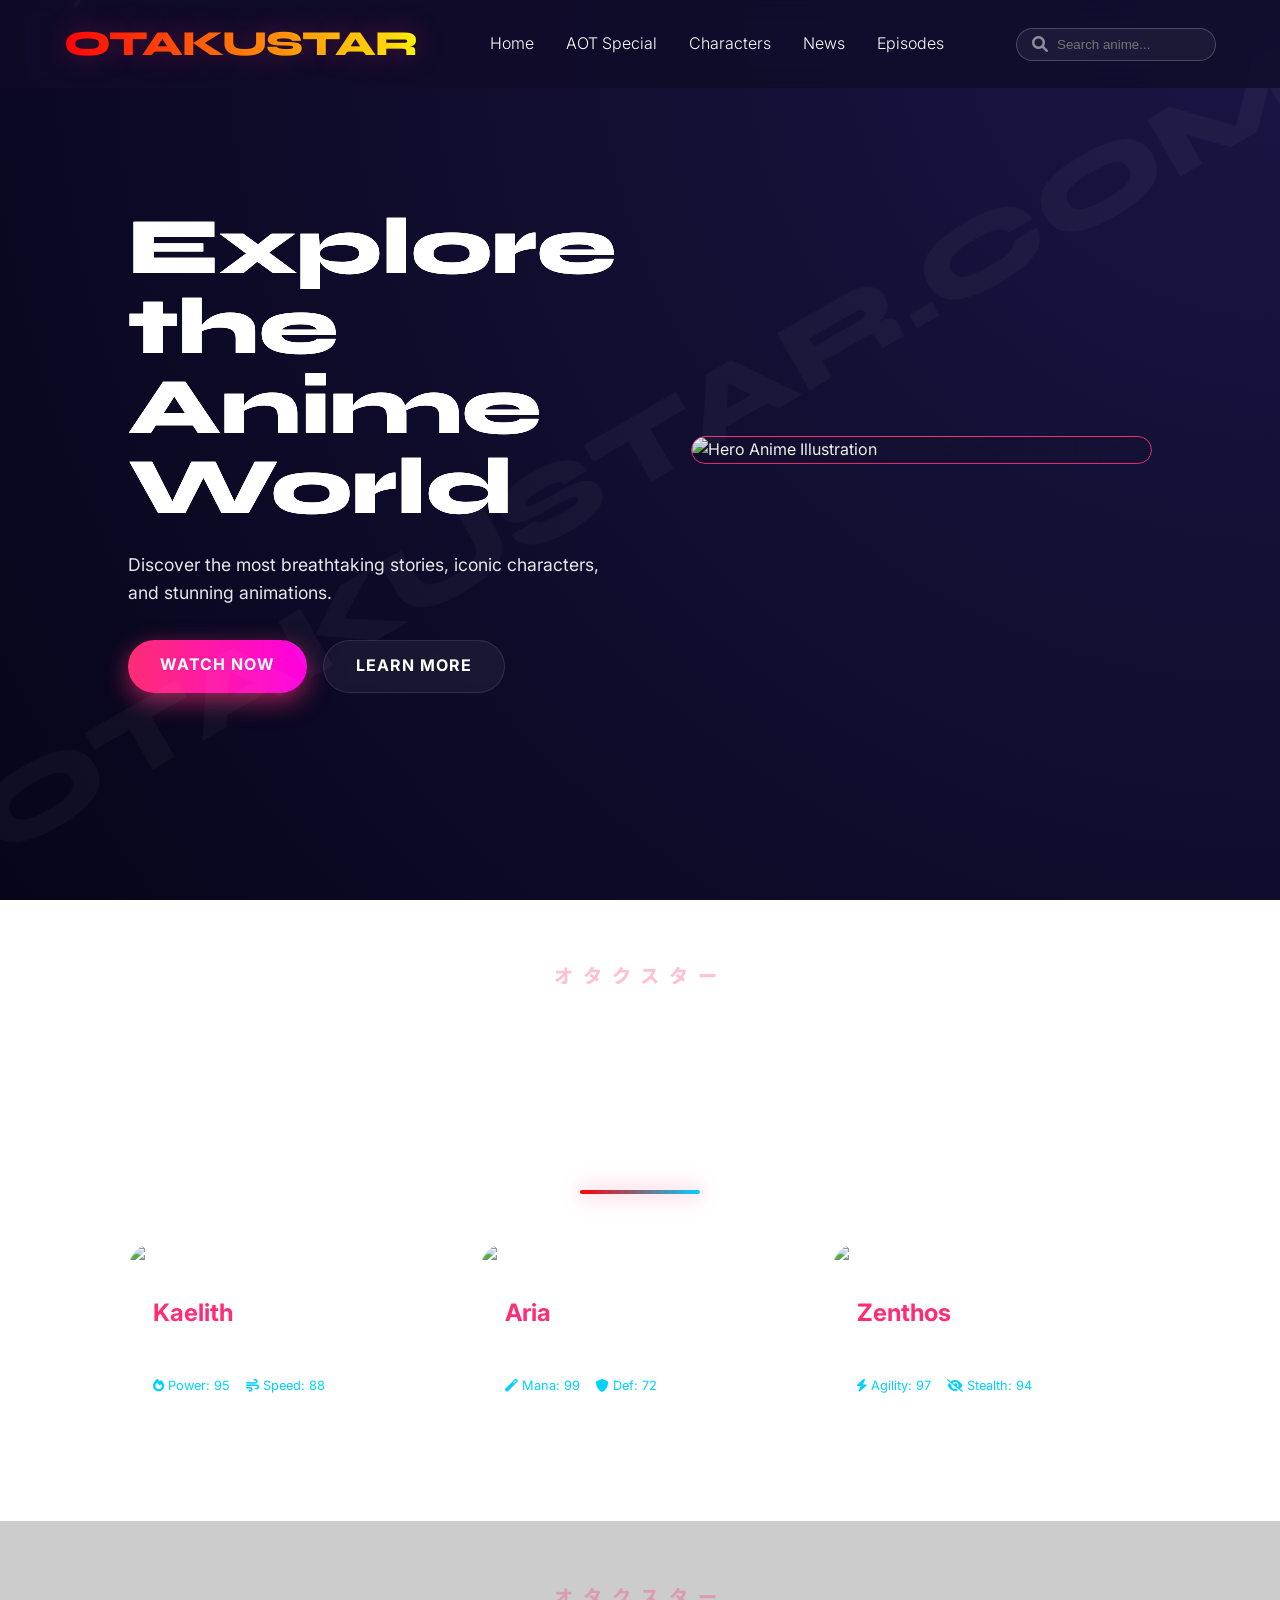
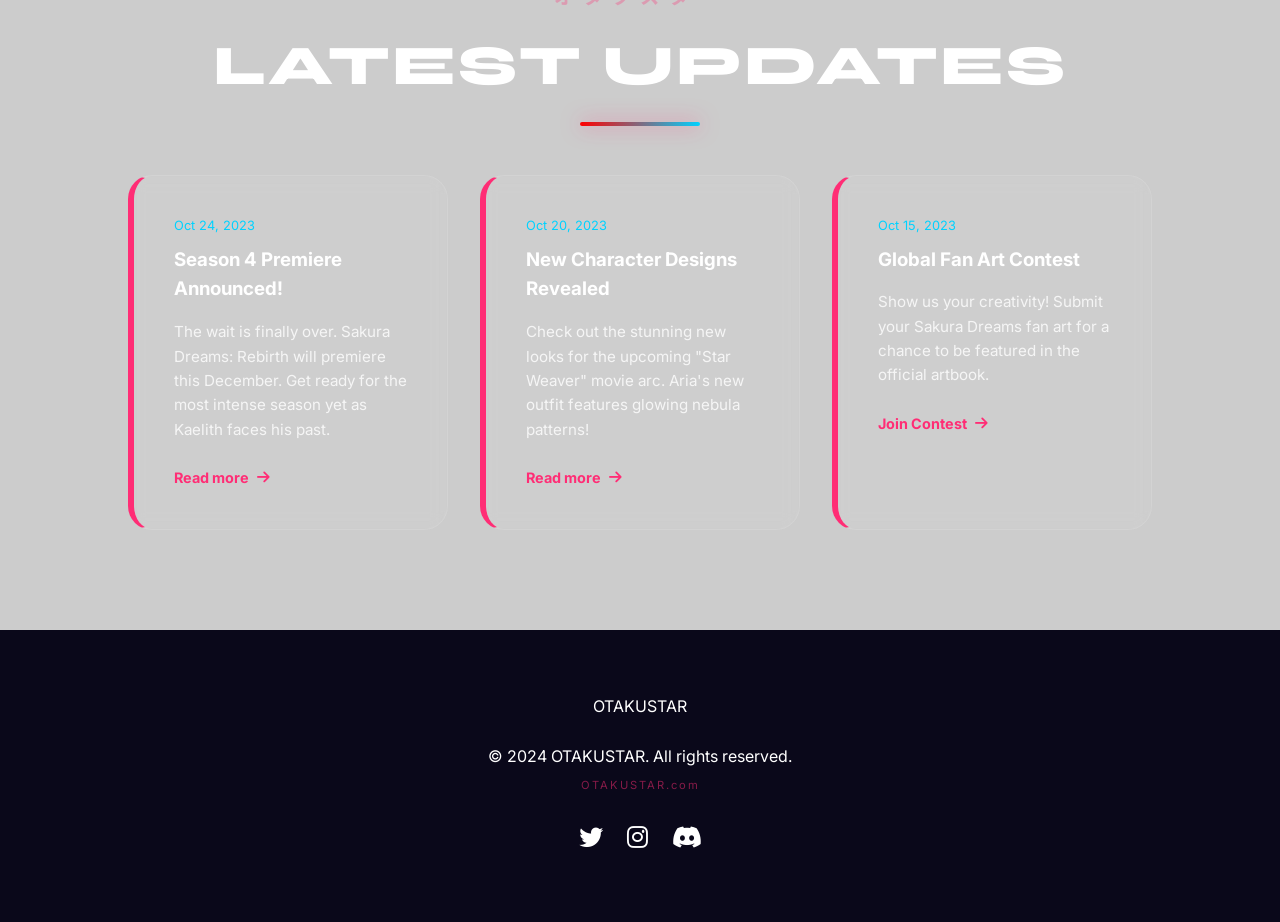
==== commit d251f463: "feat: add OTAKUSTAR anime website with AOT feature and effects - Implemented premium anime-themed la" ====
--- a/src/index.html
+++ b/src/index.html
@@ -22,9 +22,10 @@
             <div class="logo">OTAKU<span>STAR</span></div>
             <ul class="nav-links">
                 <li><a href="#home">Home</a></li>
+                <li><a href="aot.html">AOT Special</a></li>
                 <li><a href="#characters">Characters</a></li>
                 <li><a href="#news">News</a></li>
-                <li><a href="#episodes">Episodes</a></li>
+                <li><a href="aot.html#episodes">Episodes</a></li>
             </ul>
             <div class="search-box">
                 <input type="text" placeholder="Search anime...">
--- a/src/styles.css
+++ b/src/styles.css
@@ -16,6 +16,13 @@
     margin: 0;
     padding: 0;
     box-sizing: border-box;
+}
+
+/* Selection Highlight */
+::selection {
+    background: var(--primary);
+    color: white;
+    text-shadow: 0 0 5px rgba(255, 255, 255, 0.5);
 }
 
 /* Premium Scrollbar */
@@ -115,14 +122,25 @@
 
 .logo {
     font-family: 'Syne', sans-serif;
-    font-size: 2rem;
+    font-size: 2.2rem;
     font-weight: 800;
     letter-spacing: -1px;
-    text-shadow: 0 0 15px var(--primary-glow);
+    background: linear-gradient(90deg, #ff0000, #ff7f00, #ffff00, #00ff00, #00d2ff, #4b0082, #ff0075);
+    background-size: 300% 100%;
+    -webkit-background-clip: text;
+    -webkit-text-fill-color: transparent;
+    animation: rainbow-text 8s linear infinite;
+    text-shadow: 0 0 30px rgba(255, 45, 117, 0.3);
 }
 
 .logo span {
-    color: var(--primary);
+    color: inherit;
+}
+
+@keyframes rainbow-text {
+    0% { background-position: 0% 50%; }
+    50% { background-position: 100% 50%; }
+    100% { background-position: 0% 50%; }
 }
 
 .nav-links {
@@ -301,10 +319,12 @@
 }
 
 .btn.primary {
-    background: linear-gradient(135deg, var(--primary), #ff5e95);
+    background: linear-gradient(90deg, var(--primary), #ff00e1, var(--secondary), var(--primary));
+    background-size: 300% 100%;
     color: white;
     box-shadow: 0 8px 25px var(--primary-glow);
     border: none;
+    animation: rainbow-text 4s linear infinite;
 }
 
 .btn.primary:hover {
@@ -380,10 +400,13 @@
     bottom: -15px;
     left: 50%;
     transform: translateX(-50%);
-    width: 80px;
+    width: 120px;
     height: 4px;
-    background: linear-gradient(90deg, var(--primary), var(--secondary));
-    box-shadow: 0 0 15px var(--primary-glow);
+    background: linear-gradient(90deg, #ff0000, #00d2ff, #ff0075, #ff0000);
+    background-size: 300% 100%;
+    animation: rainbow-text 3s linear infinite;
+    box-shadow: 0 0 20px var(--primary-glow);
+    border-radius: 2px;
 }
 
 .section-title::before {
@@ -620,3 +643,91 @@
     from { transform: translateX(100%); opacity: 0; }
     to { transform: translateX(0); opacity: 1; }
 }
+
+/* AOT Special Page Styles */
+.seasons-section {
+    padding: 100px 10%;
+}
+
+.seasons-grid {
+    display: grid;
+    grid-template-columns: repeat(auto-fit, minmax(280px, 1fr));
+    gap: 2.5rem;
+}
+
+.season-card {
+    background: var(--glass);
+    backdrop-filter: blur(15px);
+    border-radius: 20px;
+    overflow: hidden;
+    border: 1px solid var(--glass-border);
+    transition: var(--transition);
+    display: flex;
+    flex-direction: column;
+}
+
+.season-card:hover {
+    transform: translateY(-10px);
+    border-color: var(--primary);
+    box-shadow: 0 15px 35px rgba(0,0,0,0.5), 0 0 20px var(--primary-glow);
+}
+
+.season-img img {
+    width: 100%;
+    height: 400px;
+    object-fit: cover;
+}
+
+.season-info {
+    padding: 1.5rem;
+    flex-grow: 1;
+    display: flex;
+    flex-direction: column;
+    gap: 1rem;
+}
+
+.season-info h3 {
+    font-size: 1.8rem;
+    color: var(--primary);
+    font-family: 'Syne', sans-serif;
+}
+
+.season-info p {
+    font-size: 0.95rem;
+    opacity: 0.8;
+}
+
+.resolution-btns {
+    display: flex;
+    gap: 0.5rem;
+    margin-top: auto;
+}
+
+.res-btn {
+    flex: 1;
+    text-align: center;
+    padding: 0.6rem 0;
+    border-radius: 10px;
+    background: var(--dark-lighter);
+    color: white;
+    text-decoration: none;
+    font-weight: 700;
+    font-size: 0.8rem;
+    transition: var(--transition);
+    border: 1px solid var(--glass-border);
+    background: linear-gradient(90deg, #ff0000, #00d2ff, #ff0075, #ff0000);
+    background-size: 300% 100%;
+    animation: rainbow-text 5s linear infinite;
+}
+
+.res-btn:hover {
+    transform: scale(1.05);
+    box-shadow: 0 0 15px var(--primary-glow);
+    filter: brightness(1.2);
+}
+
+@media (max-width: 768px) {
+    .resolution-btns {
+        flex-direction: column;
+    }
+}
